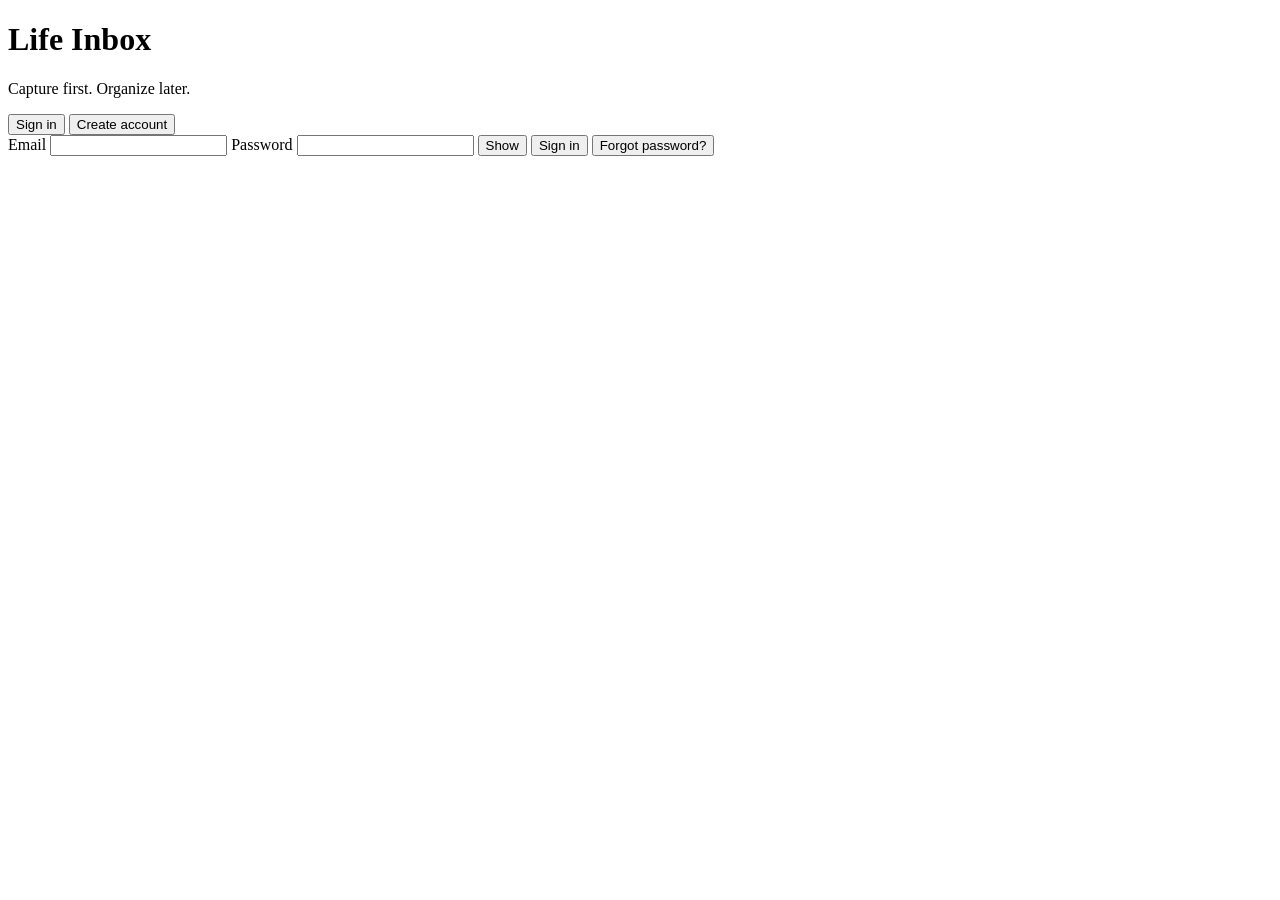
==== app/templates/login.html @ c7d2fe4a "Milestone 7: password login, server-side sessions, forgot password - Login screen first: every route" ====
<!doctype html>
<html lang="en">
<head>
  <meta charset="utf-8" />
  <meta name="viewport" content="width=device-width, initial-scale=1" />
  <title>Sign in · Life Inbox</title>
  <link rel="stylesheet" href="/static/styles.css" />
</head>
<body class="auth-page">
  <main class="auth-card">
    <h1>Life Inbox</h1>
    <p class="sub">Capture first. Organize later.</p>

    <div class="auth-tabs" role="tablist">
      <button type="button" role="tab" id="tabSignIn" aria-controls="signInForm" aria-selected="true" class="auth-tab active">Sign in</button>
      <button type="button" role="tab" id="tabRegister" aria-controls="registerForm" aria-selected="false" class="auth-tab">Create account</button>
    </div>

    <form id="signInForm" class="auth-stack" role="tabpanel" aria-labelledby="tabSignIn" novalidate>
      <label>
        Email
        <input id="signInEmail" type="email" autocomplete="username" maxlength="254" required />
      </label>
      <label>
        Password
        <span class="password-field">
          <input id="signInPassword" type="password" autocomplete="current-password" maxlength="128" required />
          <button type="button" class="link-button toggle-password" data-target="signInPassword" aria-label="Show password">Show</button>
        </span>
      </label>
      <button type="submit" id="signInButton">Sign in</button>
      <button type="button" class="link-button" id="forgotPasswordButton">Forgot password?</button>
    </form>

    <section id="forgotPanel" class="auth-stack" hidden aria-labelledby="forgotTitle">
      <h2 id="forgotTitle" class="auth-subtitle">Reset your password</h2>

      <form id="forgotRequestForm" class="auth-stack" novalidate>
        <p class="muted small">Enter your account email. We'll send a 6-digit code that works for 10 minutes.</p>
        <label>
          Email
          <input id="forgotEmail" type="email" autocomplete="username" maxlength="254" required />
        </label>
        <button type="submit" id="forgotSendButton">Send code</button>
      </form>

      <form id="forgotResetForm" class="auth-stack" hidden novalidate>
        <p id="forgotSentInfo" class="muted small"></p>
        <label>
          6-digit code
          <input id="forgotCode" type="text" inputmode="numeric" autocomplete="one-time-code" maxlength="6" pattern="[0-9]{6}" required />
        </label>
        <label>
          New password
          <span class="password-field">
            <input id="forgotNewPassword" type="password" autocomplete="new-password" minlength="10" maxlength="128" required />
            <button type="button" class="link-button toggle-password" data-target="forgotNewPassword" aria-label="Show password">Show</button>
          </span>
          <span class="muted small">At least 10 characters.</span>
        </label>
        <label>
          Confirm new password
          <input id="forgotNewPasswordConfirm" type="password" autocomplete="new-password" maxlength="128" required />
        </label>
        <button type="submit" id="forgotResetButton">Reset password</button>
        <button type="button" class="link-button" id="forgotResendButton" disabled>Resend code</button>
      </form>

      <button type="button" class="link-button" id="forgotBackButton">Back to sign in</button>
    </section>

    <form id="registerForm" class="auth-stack" role="tabpanel" aria-labelledby="tabRegister" hidden novalidate>
      <label>
        Name
        <input id="registerName" type="text" autocomplete="name" maxlength="100" />
      </label>
      <label>
        Email
        <input id="registerEmail" type="email" autocomplete="email" maxlength="254" required />
      </label>
      <label>
        Password
        <span class="password-field">
          <input id="registerPassword" type="password" autocomplete="new-password" minlength="10" maxlength="128" required aria-describedby="passwordHint" />
          <button type="button" class="link-button toggle-password" data-target="registerPassword" aria-label="Show password">Show</button>
        </span>
        <span id="passwordHint" class="muted small">At least 10 characters. A short sentence works well.</span>
      </label>
      <label>
        Confirm password
        <input id="registerPasswordConfirm" type="password" autocomplete="new-password" maxlength="128" required />
      </label>
      <label class="check">
        <input id="registerAdult" type="checkbox" required />
        I am 18 years or older.
      </label>
      <label class="check">
        <input id="registerTerms" type="checkbox" required />
        <span>I agree to the <a href="/terms" target="_blank" rel="noopener">Terms</a> and have read the <a href="/privacy" target="_blank" rel="noopener">Privacy Policy</a>.</span>
      </label>
      <button type="submit" id="registerButton">Create account</button>
    </form>

    <p id="authMessage" class="status" role="alert" aria-live="assertive"></p>
  </main>
  <script src="/static/auth.js"></script>
</body>
</html>
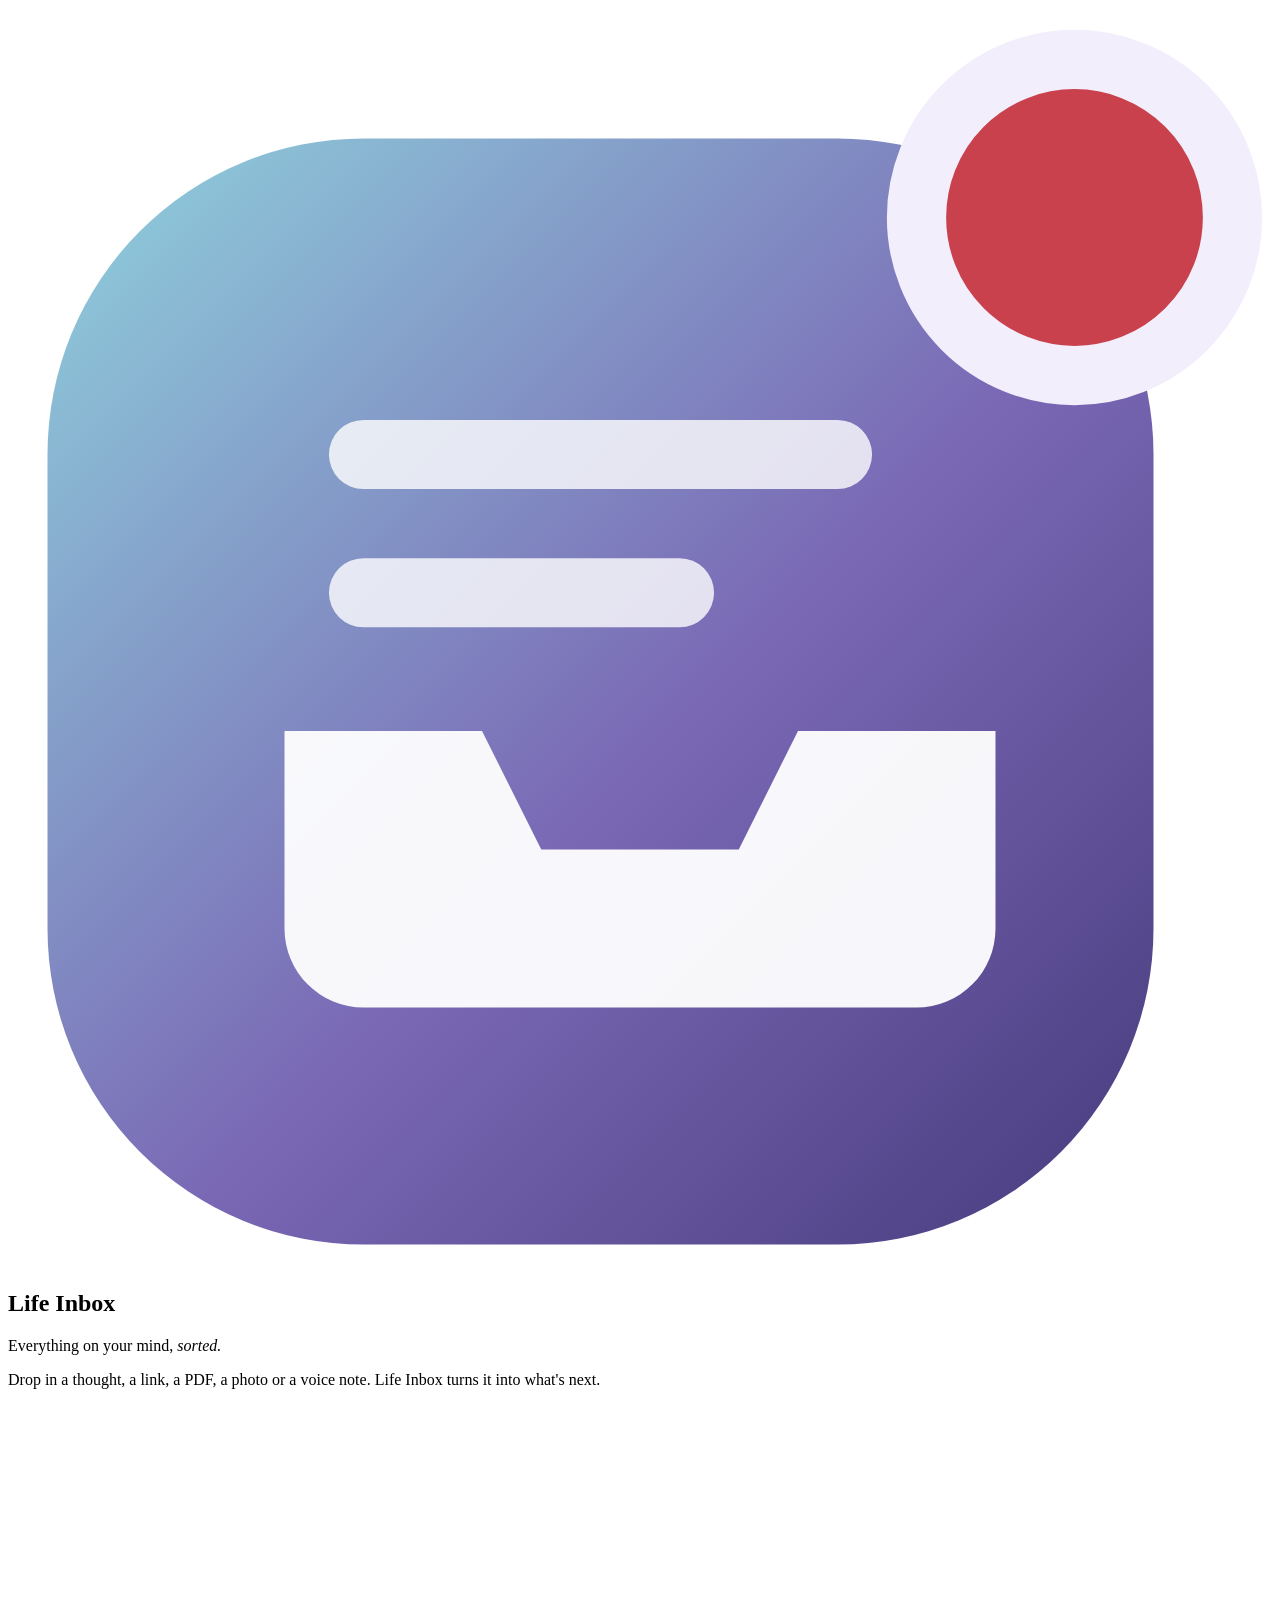
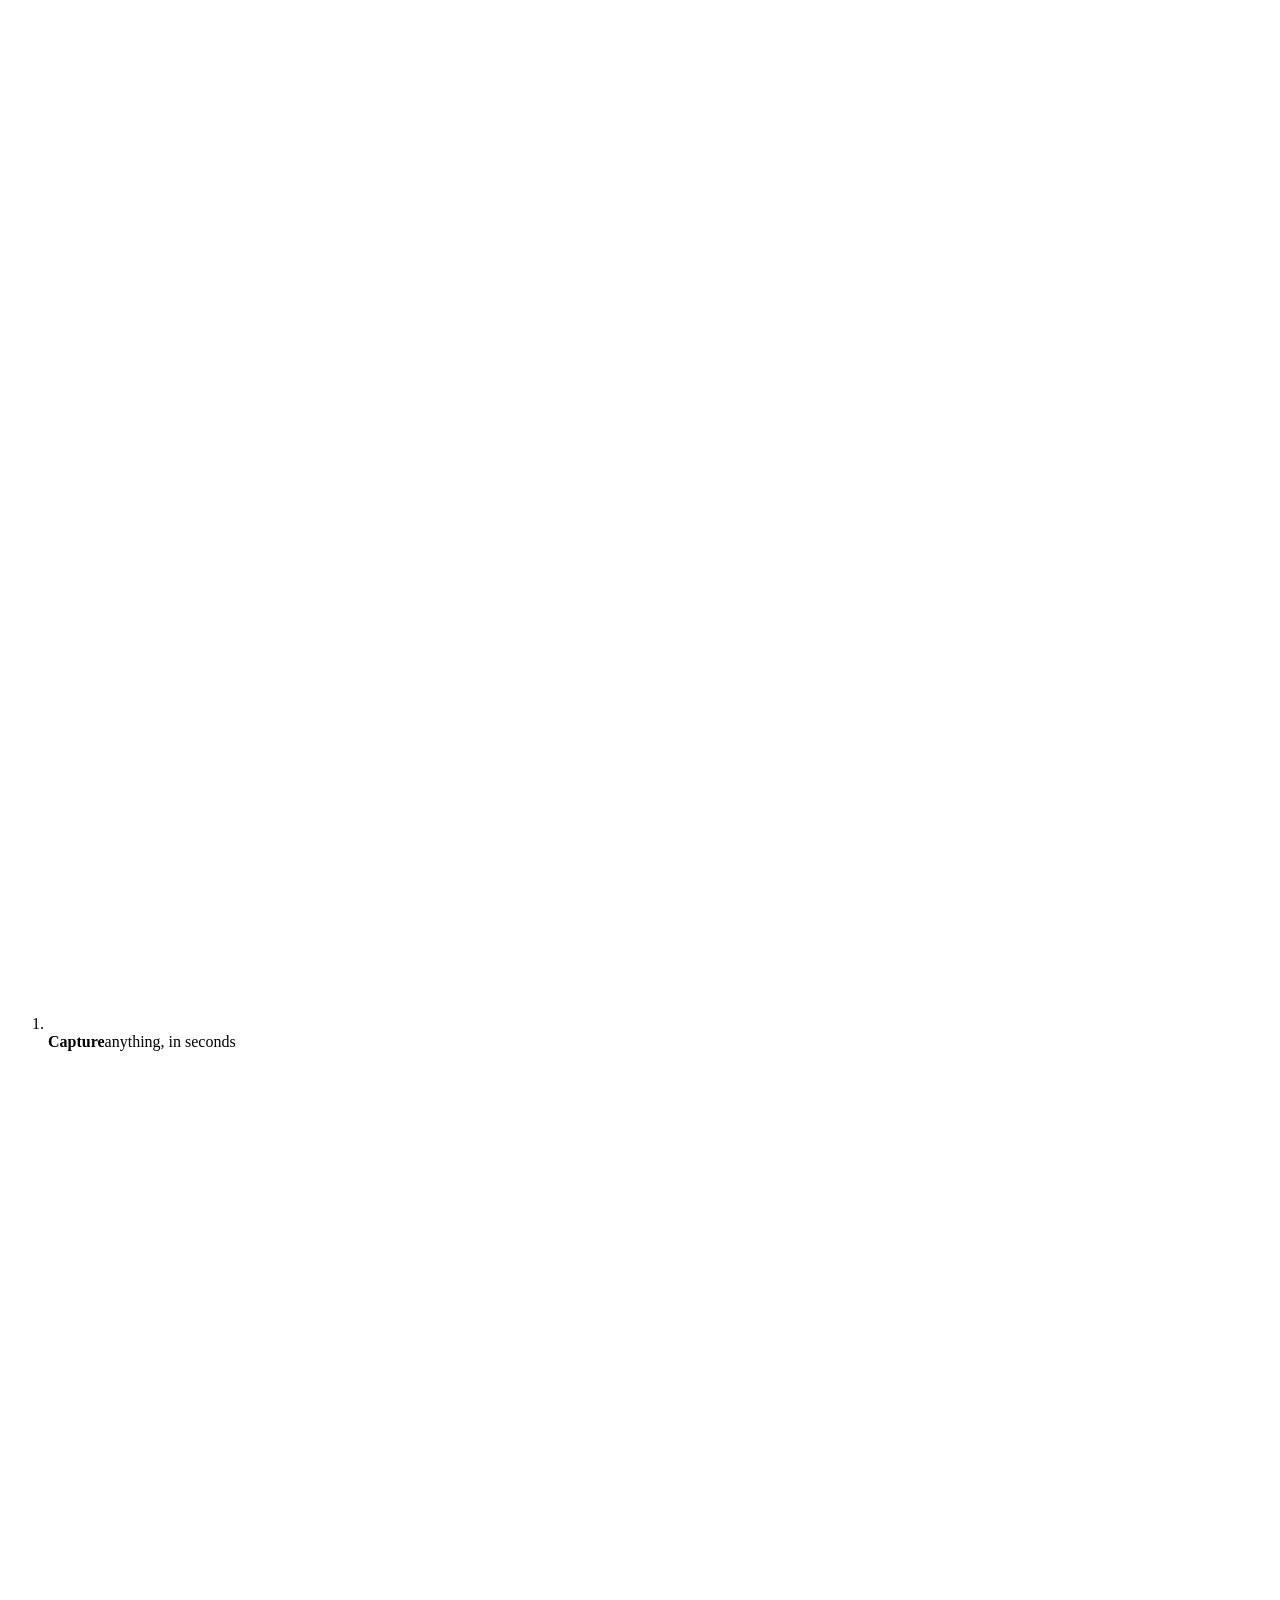
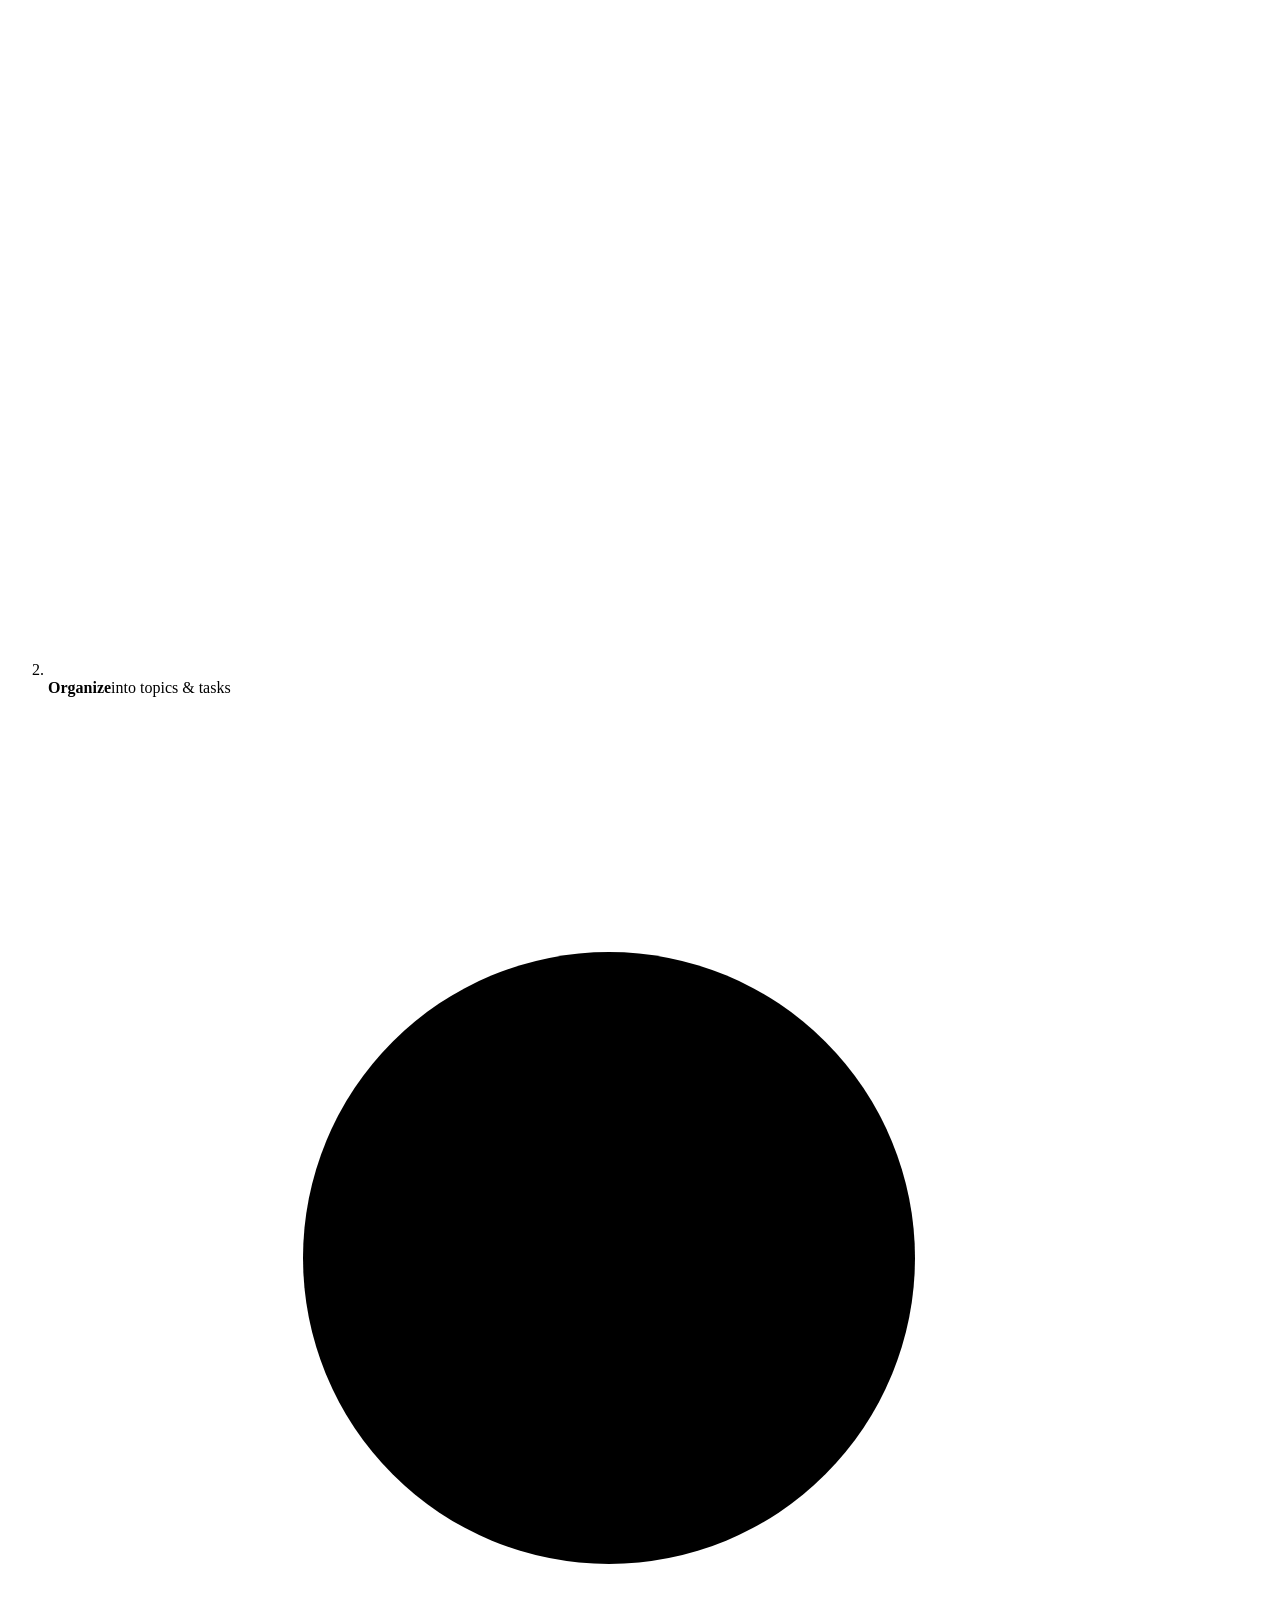
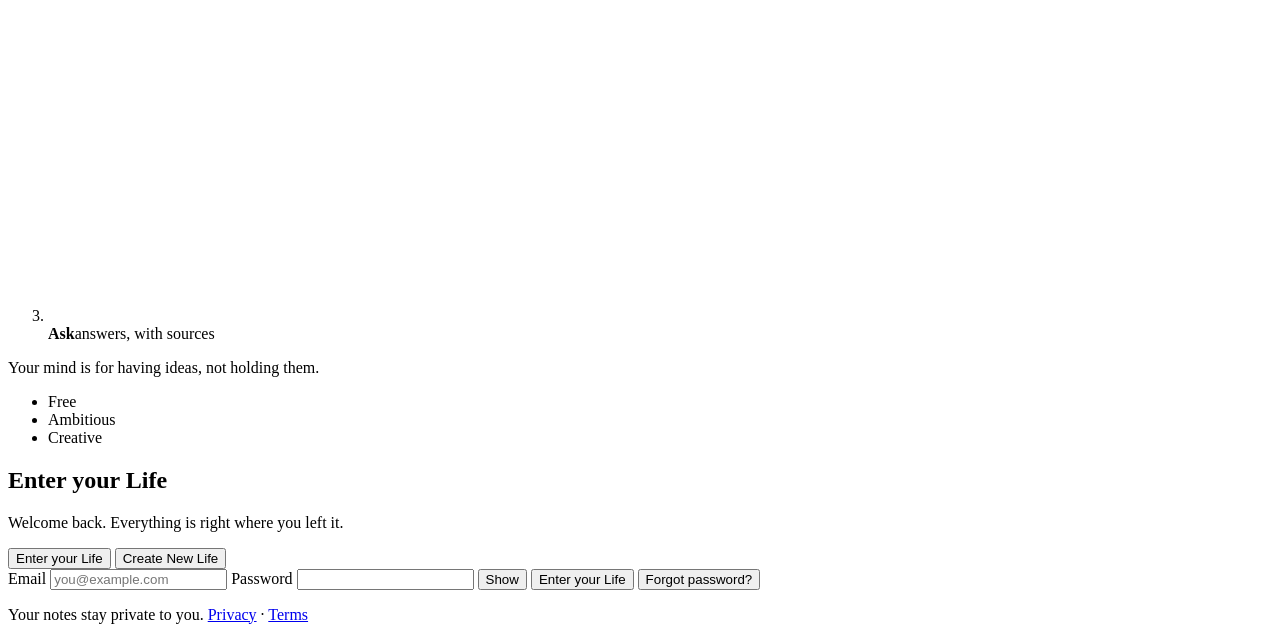
==== commit c1847386: "Calm "Enter your Life" login page, static cache fix, Memorae research - Redesigned login page (login" ====
--- a/app/templates/login.html
+++ b/app/templates/login.html
@@ -3,106 +3,172 @@
 <head>
   <meta charset="utf-8" />
   <meta name="viewport" content="width=device-width, initial-scale=1" />
-  <title>Sign in · Life Inbox</title>
-  <link rel="stylesheet" href="/static/styles.css" />
+  <meta name="theme-color" content="#dff1f5" />
+  <title>Enter your Life · Life Inbox</title>
+  <link rel="stylesheet" href="/static/login.css" />
 </head>
-<body class="auth-page">
-  <main class="auth-card">
-    <h1>Life Inbox</h1>
-    <p class="sub">Capture first. Organize later.</p>
+<body class="calm">
+  <div class="sky" aria-hidden="true">
+    <span class="orb orb-powder"></span>
+    <span class="orb orb-lavender"></span>
+    <span class="orb orb-rose"></span>
+  </div>
 
-    <div class="auth-tabs" role="tablist">
-      <button type="button" role="tab" id="tabSignIn" aria-controls="signInForm" aria-selected="true" class="auth-tab active">Sign in</button>
-      <button type="button" role="tab" id="tabRegister" aria-controls="registerForm" aria-selected="false" class="auth-tab">Create account</button>
-    </div>
+  <div class="scene">
+    <section class="welcome" aria-labelledby="welcomeTitle">
+      <h1 id="welcomeTitle" class="wordmark">
+        <svg class="logo" viewBox="0 0 64 64" aria-hidden="true" focusable="false">
+          <defs>
+            <linearGradient id="logoFill" x1="0" y1="0" x2="1" y2="1">
+              <stop offset="0" stop-color="#8fd3dd" />
+              <stop offset="0.55" stop-color="#7a68b5" />
+              <stop offset="1" stop-color="#463a7c" />
+            </linearGradient>
+          </defs>
+          <rect x="2" y="6" width="56" height="56" rx="16" fill="url(#logoFill)" />
+          <path d="M14 36h10l3 6h10l3-6h10v10a4 4 0 0 1-4 4H18a4 4 0 0 1-4-4z" fill="#fff" opacity="0.95" />
+          <path d="M18 22h24M18 29h16" stroke="#fff" stroke-width="3.5" stroke-linecap="round" opacity="0.8" />
+          <circle cx="54" cy="10" r="8" fill="#c8414d" stroke="#f3eefb" stroke-width="3" />
+        </svg>
+        <span class="wordmark-text"><span class="wm-life">Life</span> Inbox</span>
+      </h1>
 
-    <form id="signInForm" class="auth-stack" role="tabpanel" aria-labelledby="tabSignIn" novalidate>
-      <label>
-        Email
-        <input id="signInEmail" type="email" autocomplete="username" maxlength="254" required />
-      </label>
-      <label>
-        Password
-        <span class="password-field">
-          <input id="signInPassword" type="password" autocomplete="current-password" maxlength="128" required />
-          <button type="button" class="link-button toggle-password" data-target="signInPassword" aria-label="Show password">Show</button>
-        </span>
-      </label>
-      <button type="submit" id="signInButton">Sign in</button>
-      <button type="button" class="link-button" id="forgotPasswordButton">Forgot password?</button>
-    </form>
+      <p class="tagline">Everything on your mind, <em>sorted.</em></p>
+      <p class="welcome-lead">
+        Drop in a thought, a link, a PDF, a photo or a voice note.
+        Life Inbox turns it into what's next.
+      </p>
 
-    <section id="forgotPanel" class="auth-stack" hidden aria-labelledby="forgotTitle">
-      <h2 id="forgotTitle" class="auth-subtitle">Reset your password</h2>
+      <ol class="flow" aria-label="How Life Inbox works">
+        <li class="flow-step">
+          <span class="flow-icon fi-capture" aria-hidden="true">
+            <svg viewBox="0 0 24 24"><path d="M12 5v14M5 12h14" /></svg>
+          </span>
+          <span class="flow-text"><strong>Capture</strong>anything, in seconds</span>
+        </li>
+        <li class="flow-step">
+          <span class="flow-icon fi-organize" aria-hidden="true">
+            <svg viewBox="0 0 24 24"><path d="M4 7h16M4 12h10M4 17h6" /></svg>
+          </span>
+          <span class="flow-text"><strong>Organize</strong>into topics &amp; tasks</span>
+        </li>
+        <li class="flow-step">
+          <span class="flow-icon fi-ask" aria-hidden="true">
+            <svg viewBox="0 0 24 24"><circle cx="11" cy="11" r="6" /><path d="M20 20l-4.5-4.5" /></svg>
+          </span>
+          <span class="flow-text"><strong>Ask</strong>answers, with sources</span>
+        </li>
+      </ol>
 
-      <form id="forgotRequestForm" class="auth-stack" novalidate>
-        <p class="muted small">Enter your account email. We'll send a 6-digit code that works for 10 minutes.</p>
+      <p class="affirmation" id="affirmation" aria-live="polite">Your mind is for having ideas, not holding them.</p>
+
+      <ul class="qualities" aria-label="Today you are">
+        <li class="quality q-free">Free</li>
+        <li class="quality q-ambitious">Ambitious</li>
+        <li class="quality q-creative">Creative</li>
+      </ul>
+    </section>
+
+    <main class="card" aria-labelledby="cardTitle">
+      <h2 id="cardTitle" class="card-title">Enter your <span class="life">Life</span></h2>
+      <p id="cardLead" class="card-lead">Welcome back. Everything is right where you left it.</p>
+
+      <div class="tabs" role="tablist" aria-label="Choose how to continue">
+        <button type="button" role="tab" id="tabSignIn" aria-controls="signInForm" aria-selected="true" class="tab active">Enter your Life</button>
+        <button type="button" role="tab" id="tabRegister" aria-controls="registerForm" aria-selected="false" class="tab">Create New Life</button>
+      </div>
+
+      <form id="signInForm" class="stack" role="tabpanel" aria-labelledby="tabSignIn" novalidate>
         <label>
           Email
-          <input id="forgotEmail" type="email" autocomplete="username" maxlength="254" required />
+          <input id="signInEmail" type="email" autocomplete="username" maxlength="254" placeholder="you@example.com" required />
         </label>
-        <button type="submit" id="forgotSendButton">Send code</button>
+        <label>
+          Password
+          <span class="password-field">
+            <input id="signInPassword" type="password" autocomplete="current-password" maxlength="128" required />
+            <button type="button" class="link-button toggle-password" data-target="signInPassword" aria-label="Show password">Show</button>
+          </span>
+        </label>
+        <button type="submit" class="primary" id="signInButton">Enter your Life</button>
+        <button type="button" class="link-button" id="forgotPasswordButton">Forgot password?</button>
       </form>
 
-      <form id="forgotResetForm" class="auth-stack" hidden novalidate>
-        <p id="forgotSentInfo" class="muted small"></p>
+      <section id="forgotPanel" class="stack" hidden aria-labelledby="cardTitle">
+        <form id="forgotRequestForm" class="stack" novalidate>
+          <p class="hint">No worries. Enter your account email and we'll send a 6-digit code that works for 10 minutes.</p>
+          <label>
+            Email
+            <input id="forgotEmail" type="email" autocomplete="username" maxlength="254" required />
+          </label>
+          <button type="submit" class="primary" id="forgotSendButton">Send code</button>
+        </form>
+
+        <form id="forgotResetForm" class="stack" hidden novalidate>
+          <p id="forgotSentInfo" class="hint"></p>
+          <label>
+            6-digit code
+            <input id="forgotCode" class="code-input" type="text" inputmode="numeric" autocomplete="one-time-code" maxlength="6" pattern="[0-9]{6}" required />
+          </label>
+          <label>
+            New password
+            <span class="password-field">
+              <input id="forgotNewPassword" type="password" autocomplete="new-password" minlength="10" maxlength="128" required />
+              <button type="button" class="link-button toggle-password" data-target="forgotNewPassword" aria-label="Show password">Show</button>
+            </span>
+            <span class="hint">At least 10 characters.</span>
+          </label>
+          <label>
+            Confirm new password
+            <input id="forgotNewPasswordConfirm" type="password" autocomplete="new-password" maxlength="128" required />
+          </label>
+          <button type="submit" class="primary" id="forgotResetButton">Reset password</button>
+          <button type="button" class="link-button" id="forgotResendButton" disabled>Resend code</button>
+        </form>
+
+        <button type="button" class="link-button" id="forgotBackButton">Back to Enter your Life</button>
+      </section>
+
+      <form id="registerForm" class="stack" role="tabpanel" aria-labelledby="tabRegister" hidden novalidate>
         <label>
-          6-digit code
-          <input id="forgotCode" type="text" inputmode="numeric" autocomplete="one-time-code" maxlength="6" pattern="[0-9]{6}" required />
+          Name
+          <input id="registerName" type="text" autocomplete="name" maxlength="100" placeholder="What should we call you?" />
         </label>
         <label>
-          New password
-          <span class="password-field">
-            <input id="forgotNewPassword" type="password" autocomplete="new-password" minlength="10" maxlength="128" required />
-            <button type="button" class="link-button toggle-password" data-target="forgotNewPassword" aria-label="Show password">Show</button>
-          </span>
-          <span class="muted small">At least 10 characters.</span>
+          Email
+          <input id="registerEmail" type="email" autocomplete="email" maxlength="254" placeholder="you@example.com" required />
         </label>
         <label>
-          Confirm new password
-          <input id="forgotNewPasswordConfirm" type="password" autocomplete="new-password" maxlength="128" required />
+          Password
+          <span class="password-field">
+            <input id="registerPassword" type="password" autocomplete="new-password" minlength="10" maxlength="128" required aria-describedby="passwordHint" />
+            <button type="button" class="link-button toggle-password" data-target="registerPassword" aria-label="Show password">Show</button>
+          </span>
+          <span id="passwordHint" class="hint">At least 10 characters. A short sentence works well.</span>
         </label>
-        <button type="submit" id="forgotResetButton">Reset password</button>
-        <button type="button" class="link-button" id="forgotResendButton" disabled>Resend code</button>
+        <label>
+          Confirm password
+          <input id="registerPasswordConfirm" type="password" autocomplete="new-password" maxlength="128" required />
+        </label>
+        <label class="check">
+          <input id="registerAdult" type="checkbox" required />
+          <span>I am 18 years or older.</span>
+        </label>
+        <label class="check">
+          <input id="registerTerms" type="checkbox" required />
+          <span>I agree to the <a href="/terms" target="_blank" rel="noopener">Terms</a> and have read the <a href="/privacy" target="_blank" rel="noopener">Privacy Policy</a>.</span>
+        </label>
+        <button type="submit" class="primary" id="registerButton">Create New Life</button>
       </form>
 
-      <button type="button" class="link-button" id="forgotBackButton">Back to sign in</button>
-    </section>
+      <p id="authMessage" class="message" role="alert" aria-live="assertive"></p>
 
-    <form id="registerForm" class="auth-stack" role="tabpanel" aria-labelledby="tabRegister" hidden novalidate>
-      <label>
-        Name
-        <input id="registerName" type="text" autocomplete="name" maxlength="100" />
-      </label>
-      <label>
-        Email
-        <input id="registerEmail" type="email" autocomplete="email" maxlength="254" required />
-      </label>
-      <label>
-        Password
-        <span class="password-field">
-          <input id="registerPassword" type="password" autocomplete="new-password" minlength="10" maxlength="128" required aria-describedby="passwordHint" />
-          <button type="button" class="link-button toggle-password" data-target="registerPassword" aria-label="Show password">Show</button>
-        </span>
-        <span id="passwordHint" class="muted small">At least 10 characters. A short sentence works well.</span>
-      </label>
-      <label>
-        Confirm password
-        <input id="registerPasswordConfirm" type="password" autocomplete="new-password" maxlength="128" required />
-      </label>
-      <label class="check">
-        <input id="registerAdult" type="checkbox" required />
-        I am 18 years or older.
-      </label>
-      <label class="check">
-        <input id="registerTerms" type="checkbox" required />
-        <span>I agree to the <a href="/terms" target="_blank" rel="noopener">Terms</a> and have read the <a href="/privacy" target="_blank" rel="noopener">Privacy Policy</a>.</span>
-      </label>
-      <button type="submit" id="registerButton">Create account</button>
-    </form>
-
-    <p id="authMessage" class="status" role="alert" aria-live="assertive"></p>
-  </main>
+      <p class="card-foot">
+        Your notes stay private to you.
+        <a href="/privacy">Privacy</a> · <a href="/terms">Terms</a>
+      </p>
+    </main>
+  </div>
   <script src="/static/auth.js"></script>
 </body>
 </html>
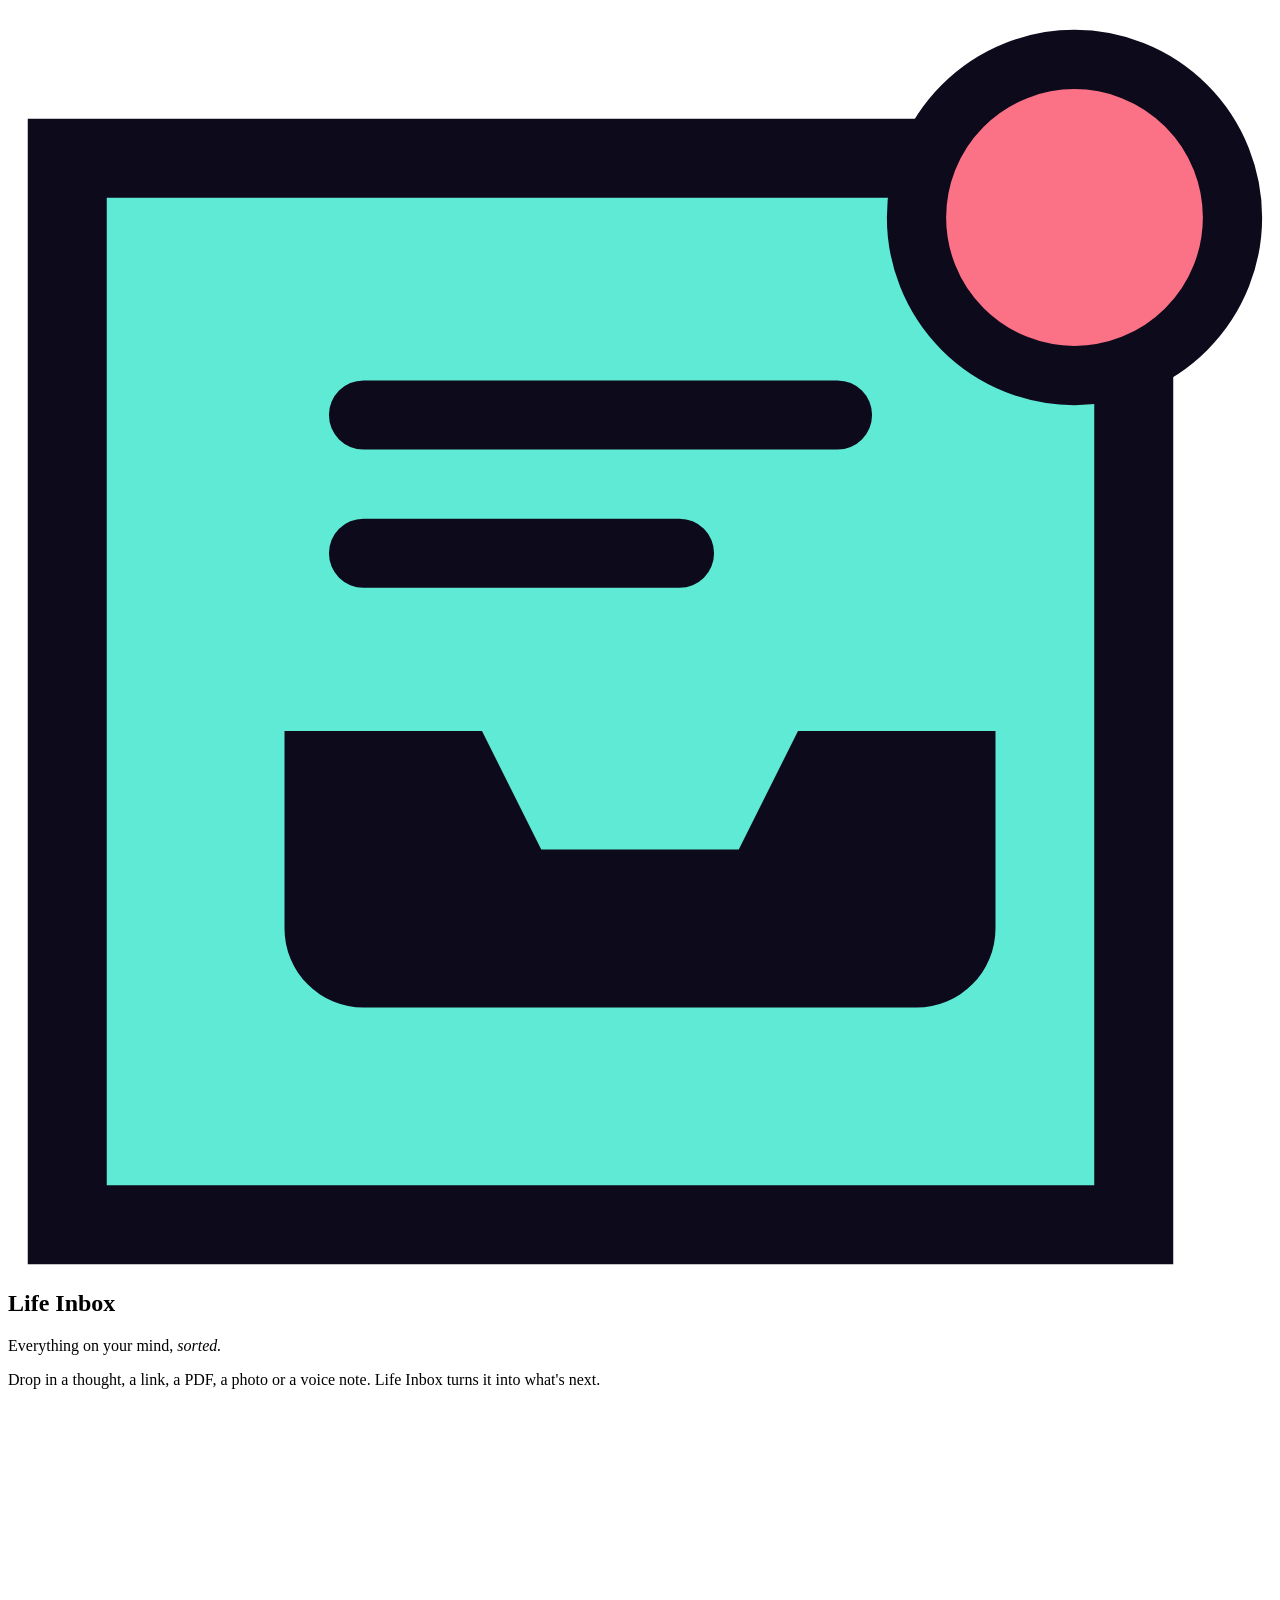
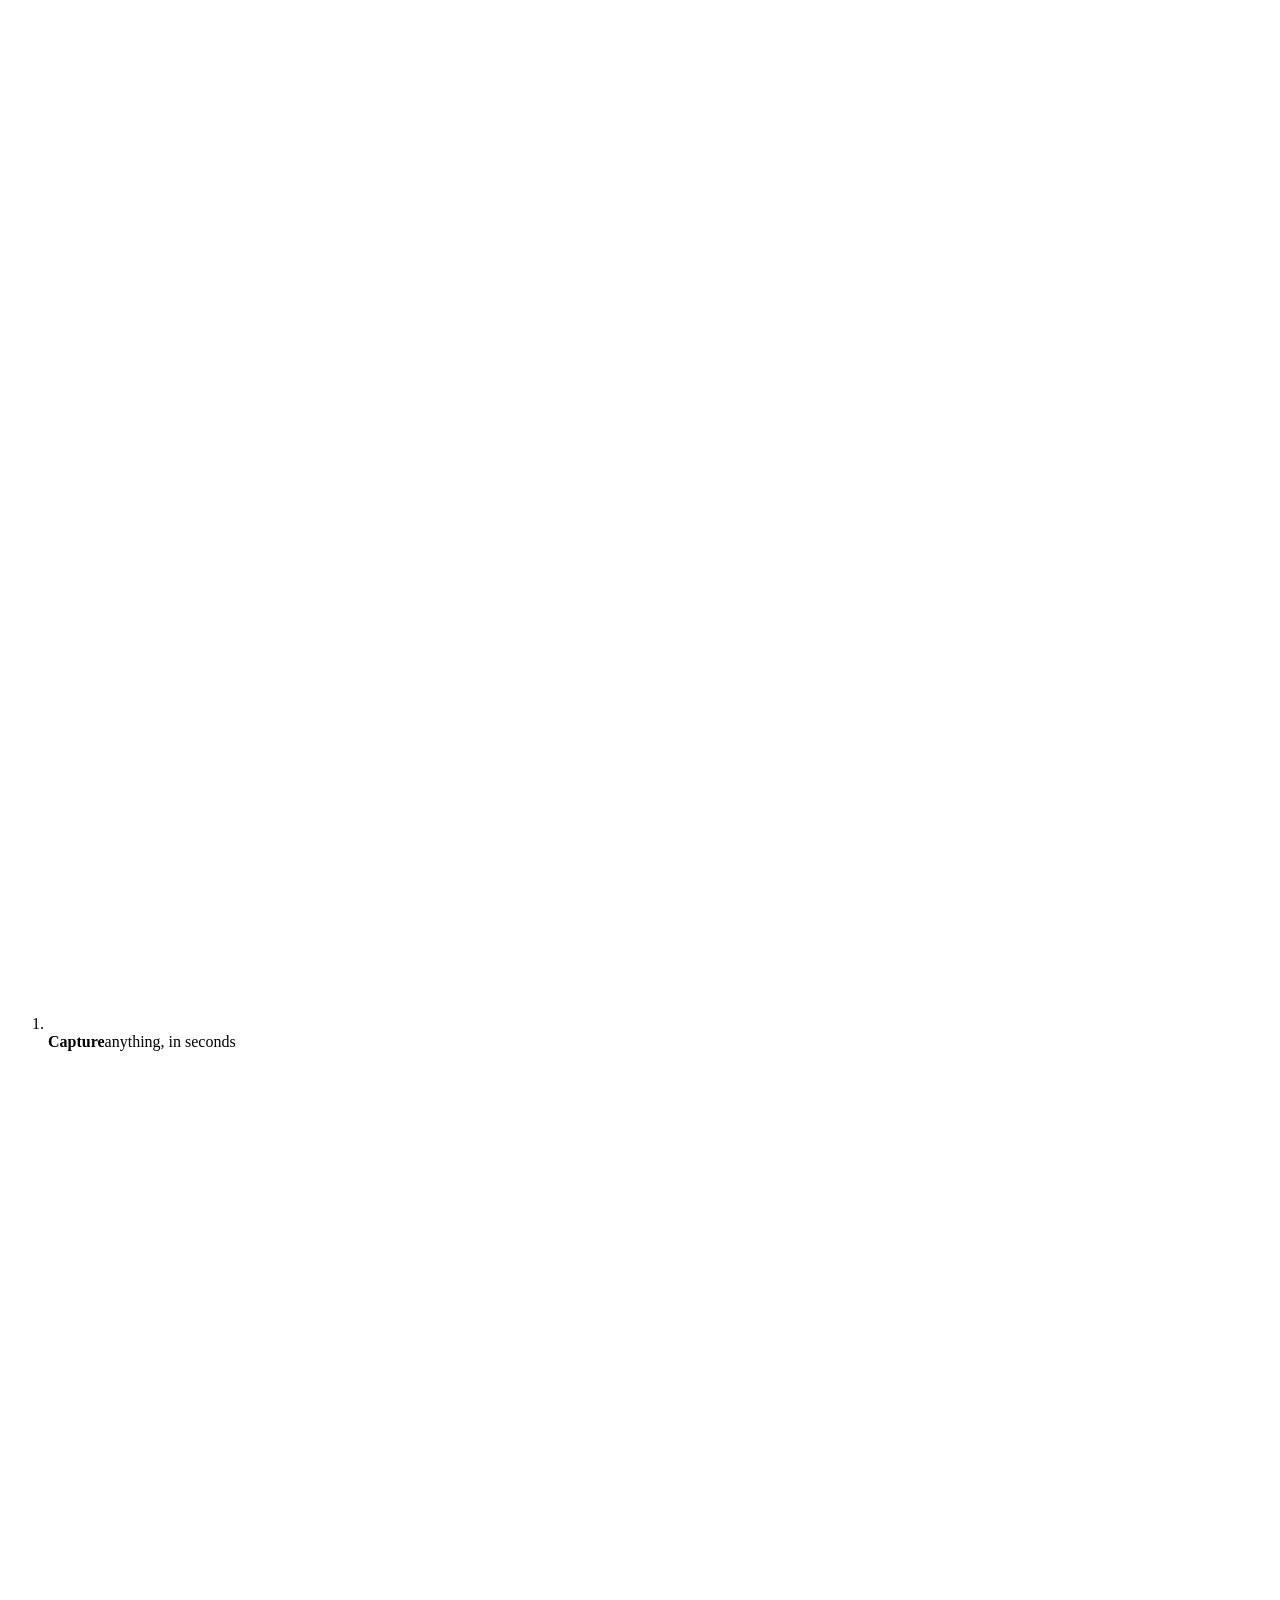
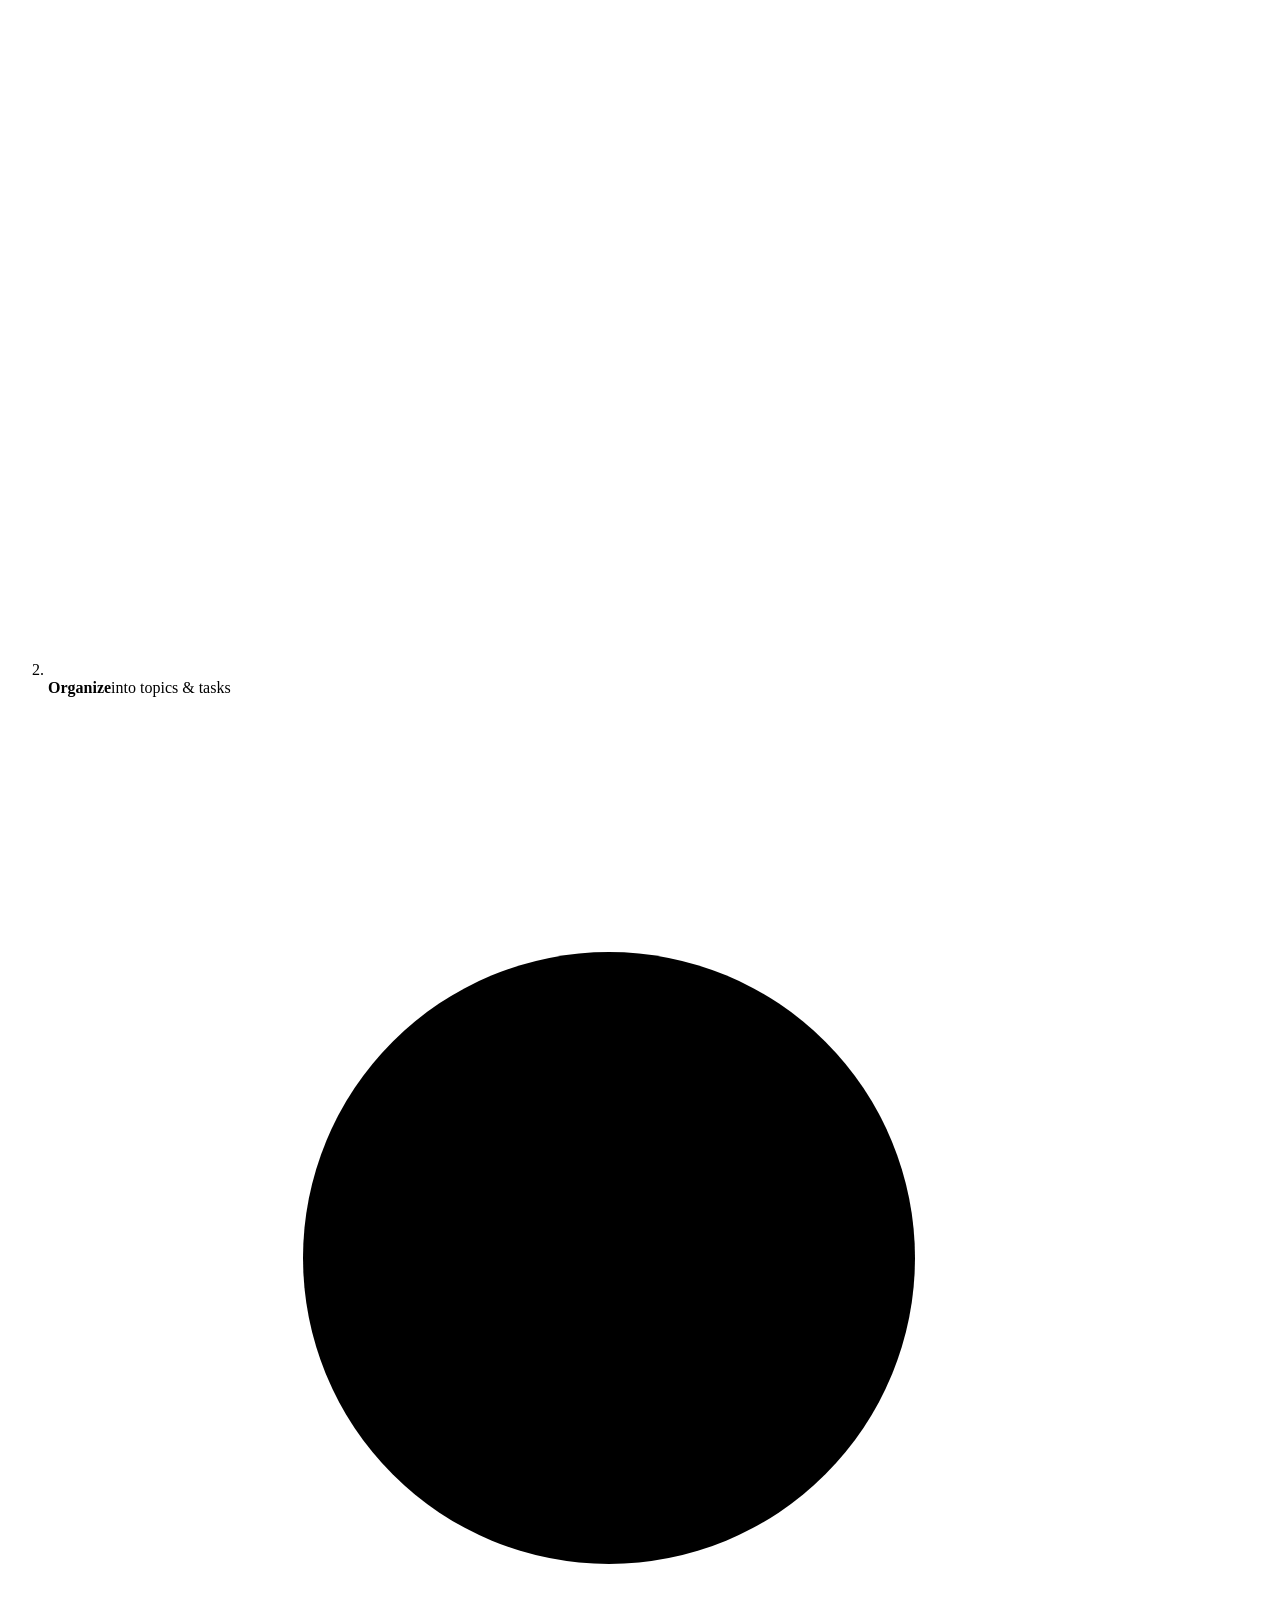
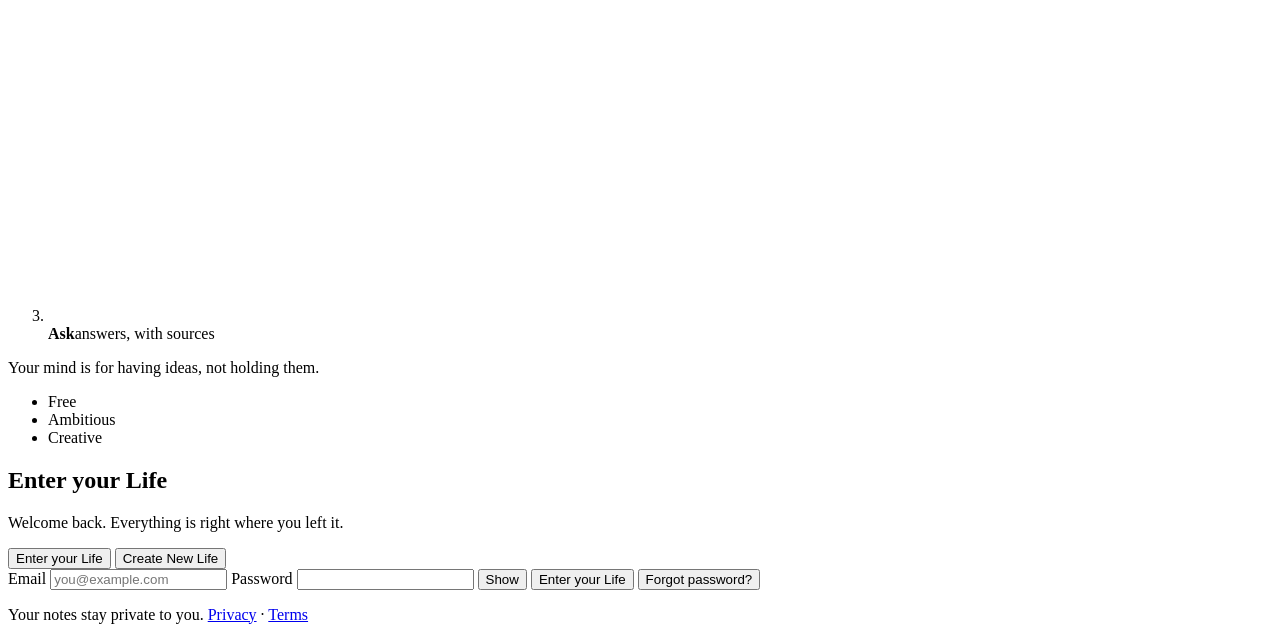
==== commit cc5b981a: "feat(ui): neo-brutalist redesign across app, login, privacy, and terms Rebuild every front-end page " ====
--- a/app/templates/login.html
+++ b/app/templates/login.html
@@ -3,7 +3,7 @@
 <head>
   <meta charset="utf-8" />
   <meta name="viewport" content="width=device-width, initial-scale=1" />
-  <meta name="theme-color" content="#dff1f5" />
+  <meta name="theme-color" content="#1b1830" />
   <title>Enter your Life · Life Inbox</title>
   <link rel="stylesheet" href="/static/login.css" />
 </head>
@@ -18,17 +18,10 @@
     <section class="welcome" aria-labelledby="welcomeTitle">
       <h1 id="welcomeTitle" class="wordmark">
         <svg class="logo" viewBox="0 0 64 64" aria-hidden="true" focusable="false">
-          <defs>
-            <linearGradient id="logoFill" x1="0" y1="0" x2="1" y2="1">
-              <stop offset="0" stop-color="#8fd3dd" />
-              <stop offset="0.55" stop-color="#7a68b5" />
-              <stop offset="1" stop-color="#463a7c" />
-            </linearGradient>
-          </defs>
-          <rect x="2" y="6" width="56" height="56" rx="16" fill="url(#logoFill)" />
-          <path d="M14 36h10l3 6h10l3-6h10v10a4 4 0 0 1-4 4H18a4 4 0 0 1-4-4z" fill="#fff" opacity="0.95" />
-          <path d="M18 22h24M18 29h16" stroke="#fff" stroke-width="3.5" stroke-linecap="round" opacity="0.8" />
-          <circle cx="54" cy="10" r="8" fill="#c8414d" stroke="#f3eefb" stroke-width="3" />
+          <rect x="3" y="7" width="54" height="54" fill="#5eead4" stroke="#0d0a1c" stroke-width="4" />
+          <path d="M14 36h10l3 6h10l3-6h10v10a4 4 0 0 1-4 4H18a4 4 0 0 1-4-4z" fill="#0d0a1c" />
+          <path d="M18 20h24M18 27h16" stroke="#0d0a1c" stroke-width="3.5" stroke-linecap="round" />
+          <circle cx="54" cy="10" r="8" fill="#fb7185" stroke="#0d0a1c" stroke-width="3" />
         </svg>
         <span class="wordmark-text"><span class="wm-life">Life</span> Inbox</span>
       </h1>
